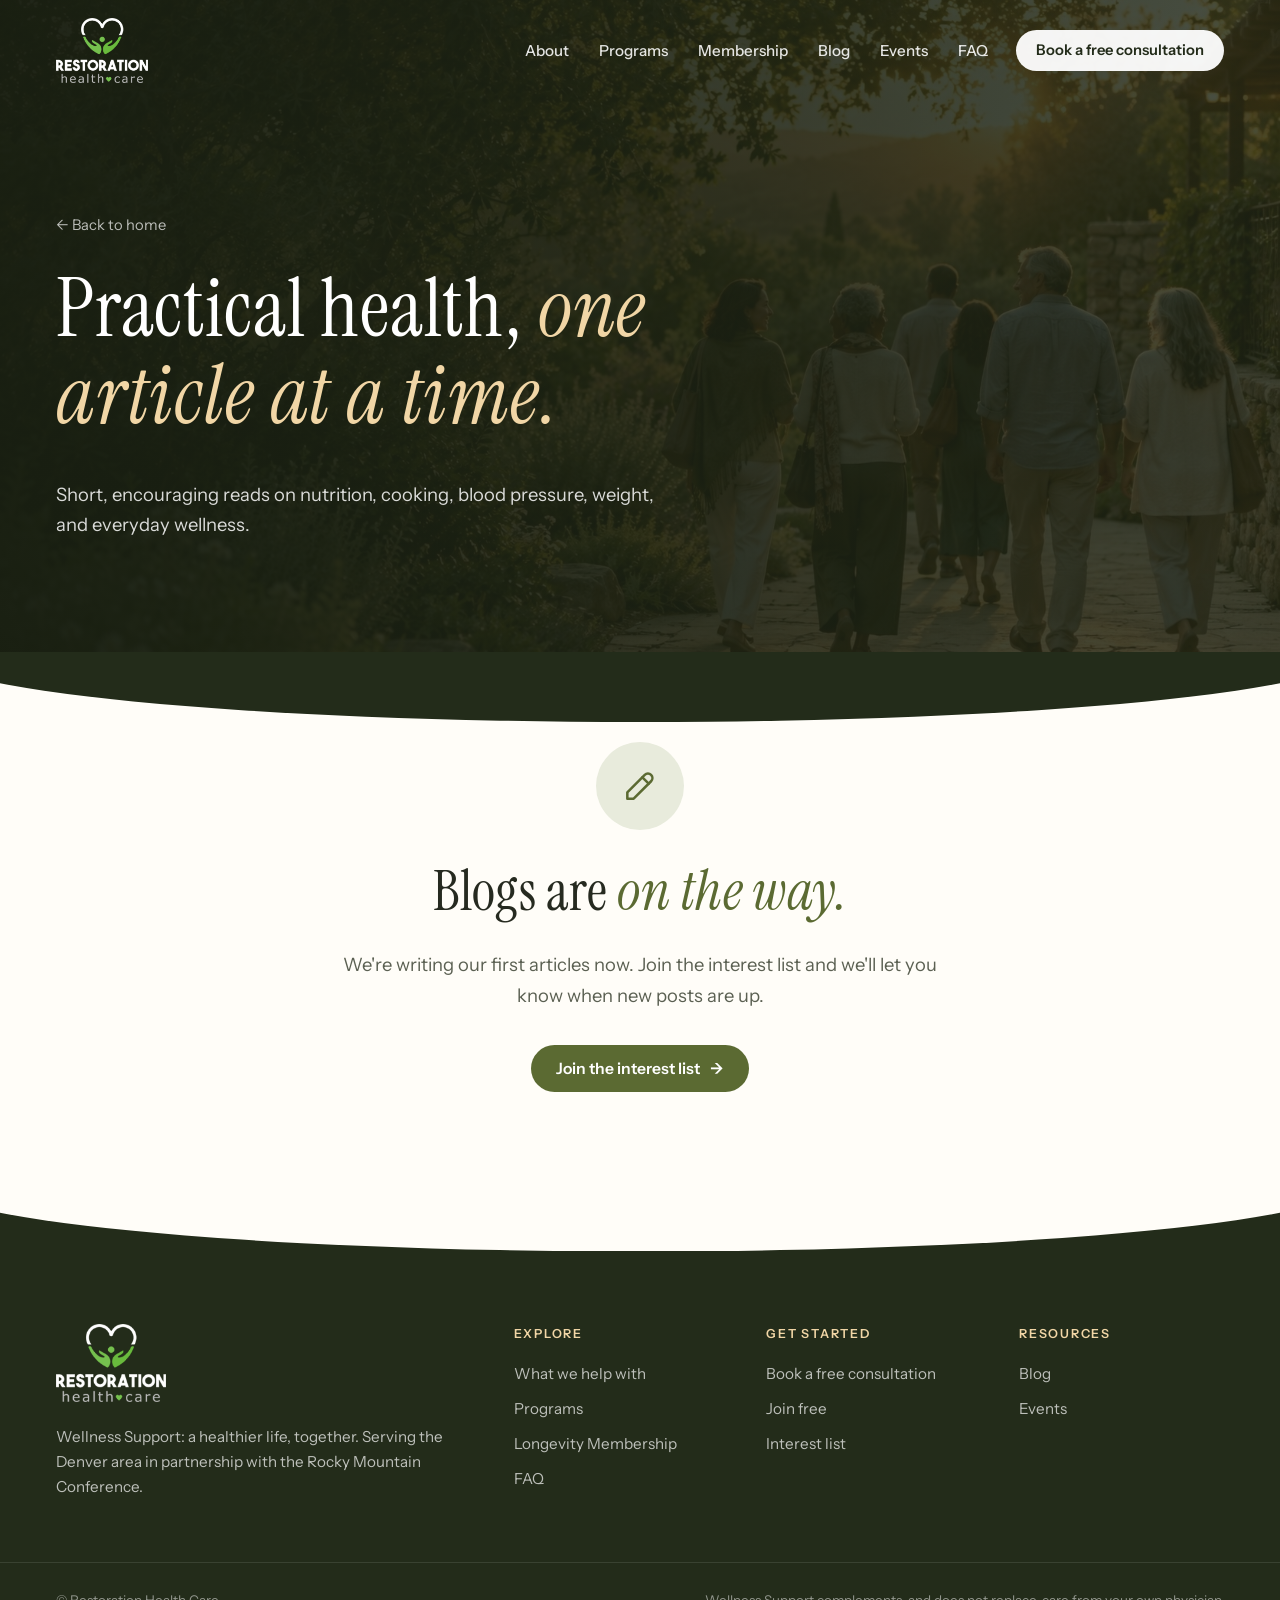
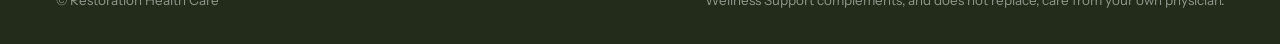
==== blog.html @ 4937c786 "Restoration Health Care website preview Co-Authored-By: Claude Opus 5.5 <noreply@anthropic.com>" ====
<!doctype html>
<html lang="en">
<head>
  <meta charset="utf-8">
  <meta name="viewport" content="width=device-width, initial-scale=1">
  <meta name="theme-color" content="#26301c">
  <meta name="description" content="Practical health articles on nutrition, cooking, blood pressure, and weight. Coming soon.">
  <title>Blog | Restoration Health Care</title>
  <link rel="preconnect" href="https://fonts.googleapis.com">
  <link rel="preconnect" href="https://fonts.gstatic.com" crossorigin>
  <link rel="stylesheet" href="https://fonts.googleapis.com/css2?family=Instrument+Serif:ital@0;1&family=Instrument+Sans:wght@400;500;600&display=swap">
  <link rel="stylesheet" href="styles.css?v=25">
</head>
<body>
  <a class="skip" href="#main">Skip to content</a>

  <header class="nav" id="nav">
    <div class="nav-inner">
      <a class="nav-logo" href="index.html" aria-label="Restoration Health Care home"><img src="assets/restoration-brand-logo.png" alt="Restoration Health Care" width="173" height="122"></a>
      <nav class="nav-links" id="nav-links" aria-label="Main">
        <a href="index.html#help">About</a>
        <a href="index.html#paths">Programs</a>
        <a href="index.html#membership">Membership</a>
        <a href="blog.html">Blog</a>
        <a href="events.html">Events</a>
        <a href="index.html#faq">FAQ</a>
        <a class="btn btn-light nav-mobile-cta" href="index.html#next-step">Book a free consultation</a>
      </nav>
      <a class="btn btn-light nav-cta" href="index.html#next-step">Book a free consultation</a>
      <button class="nav-toggle" type="button" aria-expanded="false" aria-controls="nav-links" aria-label="Open menu"><span></span><span></span></button>
    </div>
  </header>

  <main id="main">
    <section class="page-hero">
      <img class="page-hero-img" src="assets/restoration-closing-v2.jpg?v=2" alt="" fetchpriority="high">
      <div class="wrap">
        <a class="crumb" href="index.html">← Back to home</a>
        <h1>Practical health, <em>one article at a time.</em></h1>
        <p>Short, encouraging reads on nutrition, cooking, blood pressure, weight, and everyday wellness.</p>
      </div>
    </section>
    <section class="section curve-in" style="--curve-from: var(--forest)">
      <div class="wrap soon reveal">
        <div class="soon-mark"><svg viewBox="0 0 24 24" aria-hidden="true"><path d="M4 20h4L19 9a2.8 2.8 0 0 0-4-4L4 16v4Z"/><path d="m13.5 6.5 4 4"/></svg></div>
        <h2>Blogs are <em>on the way.</em></h2>
        <p class="lede">We're writing our first articles now. Join the interest list and we'll let you know when new posts are up.</p>
        <a class="btn btn-olive" href="index.html#interests">Join the interest list <span aria-hidden="true">→</span></a>
      </div>
    </section>
  </main>

  <footer class="footer curve-in" style="--curve-from: var(--paper)">
    <div class="wrap footer-inner">
      <div class="footer-brand">
        <img src="assets/restoration-brand-logo.png" alt="Restoration Health Care" width="173" height="122" loading="lazy">
        <p>Wellness Support: a healthier life, together. Serving the Denver area in partnership with the Rocky Mountain Conference.</p>
      </div>
      <nav class="footer-nav" aria-label="Footer">
        <strong>Explore</strong>
        <a href="index.html#help">What we help with</a>
        <a href="index.html#paths">Programs</a>
        <a href="index.html#membership">Longevity Membership</a>
        <a href="index.html#faq">FAQ</a>
      </nav>
      <nav class="footer-nav" aria-label="Get started">
        <strong>Get started</strong>
        <a href="index.html#next-step">Book a free consultation</a>
        <a href="index.html#paths">Join free</a>
        <a href="index.html#interests">Interest list</a>
      </nav>
      <nav class="footer-nav" aria-label="Resources">
        <strong>Resources</strong>
        <a href="blog.html">Blog</a>
        <a href="events.html">Events</a>
      </nav>
    </div>
    <div class="wrap footer-base">
      <span>© Restoration Health Care</span>
      <span>Wellness Support complements, and does not replace, care from your own physician.</span>
    </div>
  </footer>

  <script src="site.js?v=4"></script>
</body>
</html>
---- styles.css ----
/* Restoration Health Care — Wellness Support */

:root {
  --forest: #232c1a;
  --forest-2: #2f3a23;
  --olive: #5b6a32;
  --olive-dark: #46522a;
  --leaf: #8bb04a;
  --gold: #e0a955;
  --gold-soft: #f1d6a6;
  --paper: #fffdf8;
  --cream: #f6f1e6;
  --sage: #e8ebdc;
  --ink: #262a20;
  --muted: #5b6052;
  --line: #e1d9c7;

  --serif: "Instrument Serif", Georgia, "Times New Roman", serif;
  --sans: "Instrument Sans", -apple-system, BlinkMacSystemFont, "Segoe UI", sans-serif;

  --wrap: 1200px;
  --gutter: clamp(20px, 5vw, 56px);
  --radius: 18px;
  --ease: cubic-bezier(.22, .8, .24, 1);
}

*, *::before, *::after { box-sizing: border-box; }
html { scroll-behavior: smooth; scroll-padding-top: 88px; -webkit-text-size-adjust: 100%; }
body {
  margin: 0;
  background: var(--paper);
  color: var(--ink);
  font: 400 1.0625rem/1.65 var(--sans);
  -webkit-font-smoothing: antialiased;
  text-rendering: optimizeLegibility;
}
img { display: block; max-width: 100%; height: auto; }
a { color: inherit; }
p { margin: 0 0 1em; }
ul, ol { margin: 0; padding: 0; list-style: none; }
figure { margin: 0; }
button { font: inherit; color: inherit; }
:focus-visible { outline: 2px solid var(--gold); outline-offset: 3px; border-radius: 4px; }

.wrap { width: 100%; max-width: calc(var(--wrap) + var(--gutter) * 2); margin: 0 auto; padding: 0 var(--gutter); }
.skip { position: absolute; left: -999px; top: 8px; z-index: 100; background: var(--paper); padding: 8px 14px; border-radius: 8px; }
.skip:focus { left: 8px; }

/* ---------- Type ---------- */
h1, h2, h3, .h1 {
  font-family: var(--serif);
  font-weight: 400;
  letter-spacing: .005em;
  line-height: 1.1;
  margin: 0 0 .5em;
  text-wrap: balance;
}
h1, .h1 { font-size: clamp(3rem, 6.2vw, 5.4rem); line-height: 1.06; letter-spacing: .01em; }
h2 { font-size: clamp(2.4rem, 4.4vw, 3.9rem); }
h3 { font-size: 1.6rem; line-height: 1.2; letter-spacing: 0; }
h1 em, h2 em, .h1 em { font-style: italic; color: var(--olive); }
.lede { font-size: 1.15rem; color: var(--muted); max-width: 34em; }

.eyebrow {
  display: flex; align-items: center; gap: 12px; flex-wrap: wrap;
  margin: 0 0 1.1rem;
  font: 600 .78rem/1.2 var(--sans);
  letter-spacing: .16em; text-transform: uppercase;
  color: var(--olive);
}
.eyebrow::before { content: ""; width: 28px; height: 1.5px; background: currentColor; opacity: .7; }
.eyebrow-light { color: var(--gold-soft); }
.tag-line { margin: 0 0 1rem; }

/* ---------- Buttons & tags ---------- */
.btn {
  display: inline-flex; align-items: center; gap: .6em;
  padding: .95em 1.55em;
  border: 1.5px solid transparent; border-radius: 999px;
  font: 600 .98rem/1 var(--sans); text-decoration: none; cursor: pointer;
  transition: background .25s var(--ease), color .25s var(--ease), transform .25s var(--ease), border-color .25s;
}
.btn span { transition: transform .25s var(--ease); }
.btn:hover span { transform: translateX(4px); }
.btn:active { transform: translateY(1px); }
.btn-gold { background: var(--gold); color: var(--forest); }
.btn-gold:hover { background: #ebb96a; }
.btn-olive { background: var(--olive); color: #fff; }
.btn-olive:hover { background: var(--olive-dark); }
.btn-light { background: rgba(255,255,255,.95); color: var(--forest); padding: .8em 1.3em; font-size: .92rem; }
.btn-light:hover { background: #fff; }
.btn-ghost { border-color: rgba(255,255,255,.55); color: #fff; background: transparent; }
.btn-ghost:hover { background: rgba(255,255,255,.12); border-color: #fff; }

.tag {
  display: inline-block; padding: .38em .8em; border-radius: 999px;
  font: 600 .7rem/1 var(--sans); letter-spacing: .12em; text-transform: uppercase;
}
.eyebrow .tag::before { content: none; }
.tag-free { background: #dfe8c9; color: #3d4a1d; }
.tag-mixed { background: #f3e3c4; color: #6a4813; }
.tag-paid { background: var(--forest); color: var(--gold-soft); }

.link {
  display: inline-flex; gap: .5em; align-items: center;
  font-weight: 600; color: var(--olive-dark); text-decoration: none;
  border-bottom: 1.5px solid currentColor; padding-bottom: 3px;
}
.link span { transition: transform .25s var(--ease); }
.link:hover span { transform: translateX(4px); }

/* ---------- Nav ---------- */
.nav {
  position: fixed; inset: 0 0 auto; z-index: 50;
  transition: background .35s var(--ease), box-shadow .35s, padding .35s;
  padding: 18px 0;
}
.nav.is-scrolled { background: rgba(35, 44, 26, .94); backdrop-filter: blur(10px); -webkit-backdrop-filter: blur(10px); padding: 8px 0; box-shadow: 0 1px 0 rgba(255,255,255,.06); }
.nav-inner { display: flex; align-items: center; gap: 28px; max-width: calc(var(--wrap) + var(--gutter) * 2); margin: 0 auto; padding: 0 var(--gutter); }
.nav-logo img { width: 92px; height: auto; transition: width .35s var(--ease); }
.nav.is-scrolled .nav-logo img { width: 72px; }
.nav-links { display: flex; gap: 30px; margin-left: auto; }
.nav-links a { color: rgba(255,255,255,.88); text-decoration: none; font-size: .95rem; font-weight: 500; position: relative; padding: 6px 0; }
.nav-links a:not(.btn)::after { content: ""; position: absolute; left: 0; right: 0; bottom: 0; height: 1.5px; background: var(--gold); transform: scaleX(0); transform-origin: left; transition: transform .3s var(--ease); }
.nav-links a:not(.btn):hover { color: #fff; }
.nav-links a:not(.btn):hover::after { transform: scaleX(1); }
.nav-links a.btn { color: var(--forest); padding: .95em 1.5em; }
.nav-mobile-cta { display: none; }
.nav-toggle { display: none; }

/* ---------- Hero ---------- */
.hero { position: relative; min-height: min(100svh, max(640px, 58vw), 940px); display: flex; align-items: flex-end; color: #fff; overflow: hidden; background: var(--forest); }
.hero-img { position: absolute; inset: 0; width: 100%; height: 100%; object-fit: cover; object-position: 92% 40%; opacity: 0; transition: opacity 1.2s var(--ease); }
.hero-img.is-active { opacity: 1; }
/* The salad photo's people sit near the middle, so shift it right a little and fade its
   left edge (plain sink and counter) into the dark green. No AI extension: the real photo only. */
.hero-img-longevity {
  left: 16%; width: 100%; object-position: 0% 45%;
  -webkit-mask-image: linear-gradient(to right, transparent 0, rgba(0,0,0,.5) 8%, #000 20%);
          mask-image: linear-gradient(to right, transparent 0, rgba(0,0,0,.5) 8%, #000 20%);
}
.hero-img-community {
  /* the real, uncropped photo at its natural shape, pushed right so the circle sits in the right half */
  left: 21%; right: auto; width: auto; aspect-ratio: 3 / 2; object-position: 50% 50%;
  -webkit-mask-image: linear-gradient(to right, transparent 0, rgba(0,0,0,.5) 9%, #000 22%);
          mask-image: linear-gradient(to right, transparent 0, rgba(0,0,0,.5) 9%, #000 22%);
}
.hero-shade { position: absolute; inset: 0; background:
  linear-gradient(0deg, var(--forest) 0, rgba(35,44,26,.85) 7%, rgba(35,44,26,0) 26%),
  linear-gradient(90deg, rgba(24,30,17,.88) 0%, rgba(24,30,17,.62) 38%, rgba(24,30,17,.08) 70%),
  linear-gradient(0deg, rgba(24,30,17,.7) 0%, rgba(24,30,17,0) 40%),
  linear-gradient(180deg, rgba(24,30,17,.55) 0%, rgba(24,30,17,0) 22%); }
.hero-inner { position: relative; padding-top: 130px; padding-bottom: clamp(36px, 6vh, 64px); }
.hero-slides { display: grid; max-width: 660px; }
.hero-slide { grid-area: 1 / 1; align-self: end; opacity: 0; transform: translateY(14px); transition: opacity .7s var(--ease), transform .7s var(--ease); visibility: hidden; }
.hero-slide.is-active { opacity: 1; transform: none; visibility: visible; }
.hero-slide h1, .hero-slide .h1 { color: #fff; margin-bottom: .45em; word-spacing: .04em; }
.hero-slide h1 em, .hero-slide .h1 em { color: var(--gold-soft); }
.hero-slide p { font-size: 1.15rem; line-height: 1.6; color: rgba(255,255,255,.88); max-width: 27em; margin-bottom: 2rem; }

.hero-tabs { display: grid; grid-template-columns: repeat(3, minmax(0, 200px)); gap: 20px; margin-top: clamp(40px, 6vh, 64px); }
.hero-tabs button {
  background: none; border: 0; padding: 14px 0 0; text-align: left; cursor: pointer;
  font-size: .86rem; font-weight: 500; color: rgba(255,255,255,.6); position: relative;
  transition: color .3s;
}
.hero-tabs button i { position: absolute; top: 0; left: 0; right: 0; height: 2px; background: rgba(255,255,255,.25); overflow: hidden; }
.hero-tabs button i::after { content: ""; position: absolute; inset: 0; background: var(--gold); transform: scaleX(0); transform-origin: left; }
.hero-tabs button[aria-selected="true"] { color: #fff; }
.hero-tabs button[aria-selected="true"] i::after { transform: scaleX(1); }
.hero-tabs.is-playing button[aria-selected="true"] i::after { animation: tabFill var(--slide-ms, 8000ms) linear both; }
@keyframes tabFill { from { transform: scaleX(0); } to { transform: scaleX(1); } }
.hero-tabs button:hover { color: #fff; }

/* ---------- Sections ---------- */
.section {
  --bg: var(--paper);
  position: relative;
  padding: clamp(60px, 7vw, 100px) 0;
  /* start in the previous section's color (--from) and fade into this one's, so there's no hard seam */
  background: linear-gradient(to bottom, var(--from, var(--bg)) 0, var(--bg) clamp(110px, 13vw, 190px));
}
.section-cream { --bg: var(--cream); }
.section-sage { --bg: var(--sage); }
.section-forest { --bg: var(--forest); color: rgba(255,255,255,.86); }

/* Soft curved seam: the section above bows gently down into this one.
   Set --curve-from to the color of the section above. */
.curve-in::before {
  content: ""; position: absolute; z-index: 1; pointer-events: none;
  left: 0; right: 0; top: -1px; height: clamp(36px, 5.5vw, 84px);
  /* an ellipse a little wider than the page, so the curve still has some depth at the edges */
  background: var(--curve-from);
  clip-path: ellipse(56% 100% at 50% 0);
}
.section-forest h2, .section-forest h3 { color: #fff; }
.section-forest h2 em { color: var(--gold-soft); }
.section-forest .lede { color: rgba(255,255,255,.72); }

.split { display: grid; grid-template-columns: minmax(0, 5fr) minmax(0, 6fr); gap: clamp(40px, 7vw, 112px); align-items: start; }
.split-head { position: sticky; top: 120px; }
.head-row { display: grid; grid-template-columns: minmax(0, 7fr) minmax(0, 5fr); gap: clamp(24px, 6vw, 96px); align-items: end; margin-bottom: clamp(44px, 6vw, 72px); }
.head-row h2 { margin-bottom: 0; }
.head-row .lede { margin-bottom: .4em; }
.head-center { text-align: center; margin: 0 auto clamp(48px, 6vw, 72px); max-width: 720px; }
.head-center .eyebrow { justify-content: center; }
.head-center .eyebrow::before { display: none; }
.center { text-align: center; }

/* Conditions */
.conditions { border-top: 1px solid var(--line); }
.conditions li { display: grid; grid-template-columns: 52px 1fr; gap: 22px; align-items: center; padding: 22px 0; border-bottom: 1px solid var(--line); font-size: 1.12rem; }
.conditions svg { width: 52px; height: 52px; padding: 13px; border-radius: 50%; background: var(--sage); fill: none; stroke: var(--olive); stroke-width: 1.7; stroke-linecap: round; stroke-linejoin: round; transition: background .3s, stroke .3s, transform .4s var(--ease); }
.conditions li:hover svg { background: var(--olive); stroke: #fff; transform: rotate(-6deg); }
.conditions strong { font-weight: 600; color: var(--forest); }
.lede a { color: var(--olive-dark); font-weight: 600; }

/* Empathy */
.empathy { display: grid; grid-template-columns: minmax(0, 5fr) minmax(0, 6fr); gap: clamp(40px, 7vw, 104px); align-items: center; }
.empathy-photo { position: relative; }
.empathy-photo img { width: 100%; aspect-ratio: 4 / 5; object-fit: cover; border-radius: 220px 220px var(--radius) var(--radius); }
.empathy-photo::after { content: ""; position: absolute; width: 38%; aspect-ratio: 1; right: -6%; bottom: -5%; border-radius: 50%; border: 1.5px solid var(--olive); opacity: .35; z-index: -1; }
.empathy-photo { isolation: isolate; }
.empathy-copy p { color: var(--muted); }
.empathy-copy blockquote {
  margin: 1.6em 0; padding: 0 0 0 26px; border-left: 2px solid var(--gold);
  font: 350 clamp(1.5rem, 2.4vw, 2rem)/1.25 var(--serif); color: var(--forest); letter-spacing: -.01em;
}
.empathy-copy blockquote em { color: var(--olive); font-style: italic; }

/* Promises */
.promises { display: grid; grid-template-columns: repeat(3, 1fr); gap: 0; border-top: 1px solid rgba(255,255,255,.14); }
.promises li { padding: 40px clamp(20px, 3vw, 44px) 8px 0; }
.promises li + li { padding-left: clamp(20px, 3vw, 44px); border-left: 1px solid rgba(255,255,255,.14); }
.promises .num { display: block; font: italic 300 4.4rem/1 var(--serif); color: var(--gold); margin-bottom: 26px; }
.promises p { color: rgba(255,255,255,.72); margin: 0; }
.promise-close { margin: clamp(48px, 6vw, 80px) 0 0; font: 350 clamp(1.4rem, 2.4vw, 1.9rem)/1.3 var(--serif); color: #fff; }
.promise-close em { color: var(--gold-soft); }

/* Paths */
.paths { display: grid; grid-template-columns: repeat(3, 1fr); gap: 22px; align-items: stretch; }
.path { display: flex; flex-direction: column; padding: 36px 34px 34px; border-radius: var(--radius); background: var(--cream); border: 1px solid var(--line); transition: transform .4s var(--ease), box-shadow .4s var(--ease); }
.path:hover { transform: translateY(-4px); box-shadow: 0 22px 44px -26px rgba(35,44,26,.45); }
.path .tag { align-self: flex-start; margin-bottom: 30px; }
.path h3 { font-size: 2.15rem; margin-bottom: .2em; }
.path-intro { font-family: var(--serif); font-style: italic; color: var(--olive); font-size: 1.1rem; }
.path ul { margin: 10px 0 32px; flex: 1; }
.path li { position: relative; padding: 11px 0 11px 26px; border-top: 1px solid var(--line); color: var(--muted); font-size: 1rem; line-height: 1.5; }
.path li::before { content: ""; position: absolute; left: 2px; top: 1.05em; width: 9px; height: 5px; border-left: 1.75px solid var(--olive); border-bottom: 1.75px solid var(--olive); transform: rotate(-45deg); }
.path-feature { background: var(--forest); border-color: var(--forest); color: #fff; }
.path-feature h3 { color: #fff; }
.path-feature .path-intro { color: var(--gold-soft); }
.path-feature li { color: rgba(255,255,255,.78); border-color: rgba(255,255,255,.14); }
.path-feature li::before { border-color: var(--gold); }
.path-feature .tag-paid { background: var(--gold); color: var(--forest); }
.path-feature .btn { align-self: flex-start; }

/* Membership */
.membership { display: grid; grid-template-columns: minmax(0, 5fr) minmax(0, 6fr); gap: clamp(40px, 7vw, 104px); align-items: start; }
.membership-side p:not(.eyebrow) { color: var(--muted); }
.membership-photo { margin: 32px 0 34px; }
.membership-photo img { border-radius: var(--radius); aspect-ratio: 16 / 11; object-fit: cover; width: 100%; }
.benefits { counter-reset: b; background: var(--paper); border-radius: calc(var(--radius) + 6px); padding: clamp(14px, 3vw, 28px) clamp(22px, 3.5vw, 44px); box-shadow: 0 30px 60px -40px rgba(35,44,26,.4); }
.benefits li { counter-increment: b; position: relative; padding: 19px 0 19px 58px; border-bottom: 1px solid var(--line); color: var(--muted); line-height: 1.55; }
.benefits li:last-child { border-bottom: 0; }
.benefits li::before { content: counter(b, decimal-leading-zero); position: absolute; left: 0; top: 19px; font: italic 400 1.05rem/1.5 var(--serif); color: var(--olive); }
.benefits strong { color: var(--forest); font-weight: 600; }

/* Steps */
.steps { display: grid; grid-template-columns: repeat(3, 1fr); gap: clamp(24px, 4vw, 56px); position: relative; margin-bottom: 64px; }
.steps::before { content: ""; position: absolute; top: 36px; left: 12%; right: 12%; height: 1.5px; background: repeating-linear-gradient(90deg, var(--line) 0 8px, transparent 8px 14px); }
.steps li { text-align: center; position: relative; }
.step-num { display: grid; place-items: center; width: 72px; height: 72px; margin: 0 auto 28px; border-radius: 50%; background: var(--paper); border: 1.5px solid var(--olive); font: italic 400 1.5rem/1 var(--serif); color: var(--olive); position: relative; transition: background .3s, color .3s; }
.steps li:hover .step-num { background: var(--olive); color: #fff; }
.steps p { color: var(--muted); max-width: 22em; margin: 0 auto; }

/* Interest form */
.interest-form { background: var(--paper); border-radius: calc(var(--radius) + 6px); padding: clamp(26px, 4vw, 44px); box-shadow: 0 30px 60px -40px rgba(35,44,26,.45); }
.interest-form fieldset { border: 0; margin: 0 0 28px; padding: 0; }
.interest-form legend { font: 400 1.75rem/1.2 var(--serif); margin-bottom: 20px; padding: 0; }
.chips { display: flex; flex-wrap: wrap; gap: 10px; }
.chips label { cursor: pointer; }
.chips input { position: absolute; opacity: 0; pointer-events: none; }
.chips span { display: inline-flex; align-items: center; gap: 8px; padding: .62em 1.05em; border: 1.5px solid var(--line); border-radius: 999px; font-size: .96rem; font-weight: 500; transition: all .2s var(--ease); user-select: none; }
.chips span::before { content: "+"; font-weight: 400; color: var(--olive); width: 10px; transition: transform .25s var(--ease); }
.chips label:hover span { border-color: var(--olive); }
.chips input:checked + span { background: var(--olive); border-color: var(--olive); color: #fff; }
.chips input:checked + span::before { content: "✓"; color: var(--gold-soft); }
.chips input:focus-visible + span { outline: 2px solid var(--gold); outline-offset: 2px; }
.form-feedback { margin: 16px 0 0; font-weight: 500; color: var(--olive-dark); min-height: 1.2em; }
.form-note { font-size: .85rem; color: var(--muted); margin: 6px 0 0; }

/* Stories */
.stories { display: grid; grid-template-columns: minmax(0, 5fr) minmax(0, 6fr); gap: clamp(40px, 7vw, 104px); align-items: center; }
.fine { font-size: .92rem; color: var(--muted); padding-top: 18px; border-top: 1px solid var(--line); max-width: 30em; }
.story-card { position: relative; background: var(--sage); border-radius: calc(var(--radius) + 6px); padding: clamp(36px, 5vw, 64px); overflow: hidden; }
.quote-mark { position: absolute; top: -.18em; right: .12em; font: italic 300 14rem/1 var(--serif); color: var(--olive); opacity: .14; }
.story-card blockquote { margin: 0 0 36px; font: 350 clamp(1.6rem, 2.8vw, 2.3rem)/1.22 var(--serif); color: var(--forest); position: relative; }
.story-card figcaption { display: flex; gap: 14px; align-items: center; font-size: .95rem; color: var(--muted); line-height: 1.45; }
.story-card figcaption strong { color: var(--forest); }
.avatar { width: 52px; height: 52px; border-radius: 50%; background: var(--paper); border: 1.5px dashed var(--olive); flex: none; }
.placeholder-flag { display: inline-block; margin-top: 28px; font-size: .74rem; font-weight: 600; letter-spacing: .12em; text-transform: uppercase; color: var(--olive-dark); background: rgba(255,255,255,.6); padding: .5em .9em; border-radius: 999px; }

/* Team */
.team { display: grid; grid-template-columns: repeat(3, 1fr); gap: 22px; }
.team article { background: var(--paper); border-radius: var(--radius); padding: 14px 14px 26px; }
.portrait { display: grid; place-items: center; aspect-ratio: 4 / 3.4; border-radius: calc(var(--radius) - 6px); margin-bottom: 22px;
  background: radial-gradient(circle at 30% 20%, #eef1e3, #d7dec2); font: italic 300 3.4rem/1 var(--serif); color: var(--olive); }
.team h3 { margin: 0 12px 4px; }
.team p { margin: 0 12px; color: var(--muted); font-size: .98rem; }
.team small { display: block; margin: 8px 12px 0; font-size: .8rem; color: #8a8d80; }

/* Resources */
.resources { border-top: 1px solid var(--line); }
.resources a { display: flex; justify-content: space-between; align-items: center; gap: 20px; padding: 28px 4px; border-bottom: 1px solid var(--line); text-decoration: none; transition: padding .35s var(--ease), background .35s; }
.resources strong { display: block; font: 400 1.85rem/1.15 var(--serif); color: var(--forest); }
.resources small { display: block; color: var(--muted); font-size: .93rem; margin-top: 4px; }
.resources .arrow { font-size: 1.1rem; display: grid; place-items: center; width: 48px; height: 48px; flex: none; border-radius: 50%; border: 1.5px solid var(--line); color: var(--olive); transition: all .3s var(--ease); }
.resources a:hover { padding-left: 16px; }
.resources a:hover .arrow { background: var(--olive); color: #fff; border-color: var(--olive); transform: translateX(4px); }

/* FAQ */
.faq details { border-bottom: 1px solid var(--line); }
.faq details:first-child { border-top: 1px solid var(--line); }
.faq summary { list-style: none; cursor: pointer; display: flex; justify-content: space-between; gap: 24px; align-items: center; padding: 24px 0; font: 400 1.5rem/1.25 var(--serif); color: var(--forest); }
.faq summary::-webkit-details-marker { display: none; }
.faq summary::after { content: ""; flex: none; width: 34px; height: 34px; border-radius: 50%; border: 1.5px solid var(--line);
  background: linear-gradient(var(--olive), var(--olive)) center / 12px 1.5px no-repeat, linear-gradient(var(--olive), var(--olive)) center / 1.5px 12px no-repeat;
  transition: transform .35s var(--ease), background-color .3s; }
.faq details[open] summary::after { transform: rotate(45deg); }
.faq summary:hover::after { border-color: var(--olive); }
.faq details p { color: var(--muted); padding: 0 56px 26px 0; margin: 0; }

/* Final */
.final { position: relative; color: #fff; overflow: hidden; background: var(--forest); }
.final-img { position: absolute; inset: 0; width: 100%; height: 100%; object-fit: cover; object-position: 70% 50%; }
.final-shade { position: absolute; inset: 0; background:
  linear-gradient(0deg, var(--forest) 0, rgba(35,44,26,0) 22%),
  linear-gradient(90deg, rgba(24,30,17,.9) 0%, rgba(24,30,17,.65) 45%, rgba(24,30,17,.15) 100%); }
.final-inner { position: relative; padding-top: clamp(110px, 14vw, 180px); padding-bottom: clamp(110px, 14vw, 180px); }
.final h2 { font-size: clamp(2.6rem, 5.6vw, 4.8rem); max-width: 11em; color: #fff; }
.final h2 em { color: var(--gold-soft); }
.final p:not(.eyebrow) { max-width: 33em; color: rgba(255,255,255,.86); font-size: 1.12rem; }
.final-actions { display: flex; flex-wrap: wrap; gap: 14px; margin-top: 36px; }

/* Footer */
.footer { position: relative; background: var(--forest); color: rgba(255,255,255,.7); padding: 72px 0 32px; font-size: .95rem; }
.footer.curve-in { padding-top: calc(72px + clamp(36px, 5.5vw, 84px)); }
.footer-inner { display: grid; grid-template-columns: 2fr 1fr 1fr 1fr; gap: 48px; padding-bottom: 48px; border-bottom: 1px solid rgba(255,255,255,.1); }
.footer-brand img { width: 110px; margin-bottom: 22px; }
.footer-brand p { max-width: 26em; }
.footer-nav { display: flex; flex-direction: column; gap: 10px; }
.footer-nav strong { color: var(--gold-soft); font-weight: 600; font-size: .78rem; letter-spacing: .14em; text-transform: uppercase; margin-bottom: 6px; }
.footer-nav a { text-decoration: none; transition: color .2s; }
.footer-nav a:hover { color: #fff; }
.footer-base { display: flex; justify-content: space-between; gap: 20px; flex-wrap: wrap; padding-top: 26px; font-size: .84rem; color: rgba(255,255,255,.5); }

/* ---------- Subpages ---------- */
.page-hero { position: relative; overflow: hidden; background: var(--forest); color: #fff; padding: clamp(150px, 18vw, 210px) 0 clamp(72px, 9vw, 112px); }
.page-hero-img { position: absolute; inset: 0; width: 100%; height: 100%; object-fit: cover; opacity: .28; }
.page-hero::after { content: ""; position: absolute; inset: 0; background: linear-gradient(90deg, rgba(24,30,17,.9) 0%, rgba(24,30,17,.55) 60%, rgba(24,30,17,.3) 100%); }
.page-hero .wrap { position: relative; z-index: 1; }
.page-hero h1 { font-size: clamp(3rem, 6.4vw, 5.4rem); color: #fff; max-width: 12em; }
.page-hero h1 em { color: var(--gold-soft); }
.page-hero p:not(.eyebrow) { font-size: 1.15rem; color: rgba(255,255,255,.84); max-width: 34em; margin: 0; }
.crumb { display: inline-flex; gap: 8px; margin-bottom: 28px; color: rgba(255,255,255,.7); font-size: .92rem; text-decoration: none; }
.crumb:hover { color: #fff; }

.cards { display: grid; grid-template-columns: repeat(auto-fill, minmax(300px, 1fr)); gap: 22px; }
.card { display: flex; flex-direction: column; padding: 32px 30px; border-radius: var(--radius); background: var(--cream); border: 1px solid var(--line); text-decoration: none; transition: transform .4s var(--ease), box-shadow .4s var(--ease); }
a.card:hover { transform: translateY(-4px); box-shadow: 0 22px 44px -26px rgba(35,44,26,.45); }
.card h3 { margin-bottom: .35em; color: var(--forest); }
.card p { color: var(--muted); flex: 1; }
.card .card-meta { font-size: .8rem; font-weight: 600; letter-spacing: .12em; text-transform: uppercase; color: var(--olive); margin-bottom: 14px; flex: none; }
.card .card-go { font-weight: 600; color: var(--olive-dark); margin: 8px 0 0; flex: none; }
.section-cream .card { background: var(--paper); }

.icon-num { display: grid; place-items: center; width: 52px; height: 52px; margin-bottom: 22px; border-radius: 50%; background: var(--sage); font: italic 400 1.4rem/1 var(--serif); color: var(--olive); }

.acronym { display: grid; grid-template-columns: repeat(4, 1fr); border-top: 1px solid rgba(255,255,255,.14); }
.acronym li { padding: 36px 28px 8px 0; }
.acronym li + li { padding-left: 28px; border-left: 1px solid rgba(255,255,255,.14); }
.acronym b { display: block; font: italic 400 4.6rem/1 var(--serif); color: var(--gold); margin-bottom: 14px; }
.acronym span { font: 400 1.7rem/1.1 var(--serif); color: #fff; }

.video-list { display: grid; grid-template-columns: repeat(2, 1fr); gap: 0 48px; border-top: 1px solid var(--line); }
.video-list li { border-bottom: 1px solid var(--line); }
.video-list a, .video-list div { display: flex; gap: 18px; align-items: center; padding: 20px 4px; text-decoration: none; }
.video-list i { display: grid; place-items: center; flex: none; width: 40px; height: 40px; border-radius: 50%; background: var(--sage); color: var(--olive); font: italic 400 1.05rem/1 var(--serif); }
.video-list strong { font-weight: 500; color: var(--forest); }
.video-list a:hover i { background: var(--olive); color: #fff; }

.soon { text-align: center; max-width: 720px; margin: 0 auto; }
.soon .eyebrow { justify-content: center; }
.soon .eyebrow::before { display: none; }
.soon-mark { display: grid; place-items: center; width: 88px; height: 88px; margin: 0 auto 30px; border-radius: 50%; background: var(--sage); }
.soon-mark svg { width: 38px; height: 38px; fill: none; stroke: var(--olive); stroke-width: 1.6; stroke-linecap: round; stroke-linejoin: round; }
.soon .lede { margin: 0 auto 34px; }

.contact-band { background: linear-gradient(to bottom, var(--from, var(--sage)) 0, var(--sage) 180px); }
.contact-band .wrap { display: grid; grid-template-columns: minmax(0, 5fr) minmax(0, 6fr); gap: clamp(32px, 6vw, 96px); align-items: center; padding-top: 72px; padding-bottom: 72px; }
.contact-band h2 { font-size: clamp(2rem, 3.4vw, 2.9rem); margin: 0; }
.contact-list { display: grid; grid-template-columns: repeat(3, auto); gap: 28px; }
.contact-list dt { font-size: .76rem; font-weight: 600; letter-spacing: .14em; text-transform: uppercase; color: var(--olive); margin-bottom: 6px; }
.contact-list dd { margin: 0; color: var(--forest); }
.contact-list a { color: var(--forest); }

/* Dialog */
.preview-dialog { border: 0; border-radius: calc(var(--radius) + 4px); padding: 40px; max-width: 440px; width: calc(100% - 40px); background: var(--paper); color: var(--ink); box-shadow: 0 40px 80px -30px rgba(0,0,0,.5); }
.preview-dialog::backdrop { background: rgba(24,30,17,.6); backdrop-filter: blur(3px); }
.preview-dialog h3 { font-size: 1.8rem; }
.preview-dialog p:not(.eyebrow) { color: var(--muted); margin-bottom: 26px; }

/* Reveal motion */
.motion .reveal { opacity: 0; transform: translateY(22px); transition: opacity .9s var(--ease), transform .9s var(--ease); transition-delay: var(--d, 0ms); }
.motion .reveal.in { opacity: 1; transform: none; }

@media (prefers-reduced-motion: reduce) {
  html { scroll-behavior: auto; }
  *, *::before, *::after { animation: none !important; transition: none !important; }
}

/* ---------- Responsive ---------- */
@media (max-width: 1020px) {
  .nav-links, .nav-cta { display: none; }
  .nav-toggle { display: grid; place-content: center; gap: 7px; margin-left: auto; width: 46px; height: 46px; border-radius: 50%; border: 1.5px solid rgba(255,255,255,.4); background: transparent; cursor: pointer; position: relative; z-index: 2; }
  .nav-toggle span { display: block; width: 18px; height: 1.5px; background: #fff; transition: transform .3s var(--ease); }
  .nav.menu-open .nav-toggle span:first-child { transform: translateY(4.25px) rotate(45deg); }
  .nav.menu-open .nav-toggle span:last-child { transform: translateY(-4.25px) rotate(-45deg); }
  .nav.menu-open { background: var(--forest); }
  .nav.menu-open .nav-links { display: flex; position: fixed; inset: 0; z-index: 1; flex-direction: column; gap: 6px; justify-content: center; padding: 100px var(--gutter) 40px; background: var(--forest); }
  .nav.menu-open .nav-links a:not(.btn) { font: 350 2.2rem/1.25 var(--serif); color: #fff; }
  .nav.menu-open .nav-links a:not(.btn)::after { display: none; }
  .nav.menu-open .nav-mobile-cta { display: inline-flex; align-self: flex-start; margin-top: 28px; font-size: 1rem; }
  .nav-logo { position: relative; z-index: 2; }

  .split, .membership, .stories, .head-row { grid-template-columns: 1fr; }
  .split-head { position: static; }
  .head-row { align-items: start; }
  .empathy { grid-template-columns: minmax(0, 4fr) minmax(0, 6fr); gap: 44px; align-items: start; }
  .empathy-photo { position: sticky; top: 110px; }
  .empathy-photo img { border-radius: 160px 160px var(--radius) var(--radius); }
  .paths, .team { grid-template-columns: 1fr 1fr; }
  .path-feature { grid-column: 1 / -1; }
  .footer-inner { grid-template-columns: repeat(3, 1fr); }
  .footer-brand { grid-column: 1 / -1; }
  .acronym { grid-template-columns: 1fr 1fr; }
  .acronym li:nth-child(3) { padding-left: 0; border-left: 0; }
  .acronym li:nth-child(n+3) { border-top: 1px solid rgba(255,255,255,.14); }
  .contact-band .wrap { grid-template-columns: 1fr; }
  .video-list { grid-template-columns: 1fr; }
}

@media (max-width: 720px) {
  body { font-size: 1.02rem; }
  .hero { min-height: 100svh; }
  .hero-img { object-position: 70% 40%; }
  .hero-img-longevity { left: 0; -webkit-mask-image: none; mask-image: none; object-position: 70% 50%; }
  .hero-img-community { left: 0; width: 100%; aspect-ratio: auto; -webkit-mask-image: none; mask-image: none; object-position: 62% 50%; }
  .hero-shade { background: linear-gradient(0deg, rgba(24,30,17,.95) 0%, rgba(24,30,17,.75) 50%, rgba(24,30,17,.25) 100%); }
  .hero-inner { padding-top: 120px; }
  .hero-slide p { font-size: 1.05rem; }
  .hero-tabs { grid-template-columns: repeat(3, 1fr); gap: 12px; margin-top: 40px; }
  .hero-tabs button { font-size: .76rem; }
  .empathy { grid-template-columns: 1fr; gap: 36px; }
  .empathy-photo { position: static; }
  .empathy-photo img { aspect-ratio: 4 / 3; object-position: 50% 30%; border-radius: var(--radius); }
  .empathy-photo::after { display: none; }
  .promises { grid-template-columns: 1fr; }
  .promises li, .promises li + li { padding: 32px 0; border-left: 0; }
  .promises li + li { border-top: 1px solid rgba(255,255,255,.14); }
  .promises .num { font-size: 3.4rem; margin-bottom: 16px; }
  .paths, .team { grid-template-columns: 1fr; }
  .path { padding: 30px 26px; }
  .steps { grid-template-columns: 1fr; gap: 40px; }
  .steps::before { top: 36px; bottom: 36px; left: 36px; right: auto; width: 1.5px; height: auto; background: repeating-linear-gradient(180deg, var(--line) 0 8px, transparent 8px 14px); }
  .steps li { text-align: left; display: grid; grid-template-columns: 72px 1fr; gap: 0 20px; }
  .step-num { margin: 0; grid-row: span 2; }
  .steps h3 { margin-top: 14px; }
  .steps p { margin: 0; }
  .faq details p { padding-right: 0; }
  .final-shade { background: linear-gradient(0deg, rgba(24,30,17,.92) 10%, rgba(24,30,17,.6) 100%); }
  .footer-inner { grid-template-columns: 1fr 1fr; gap: 32px; }
  .acronym { grid-template-columns: 1fr; }
  .acronym li, .acronym li + li { padding: 28px 0; border-left: 0; }
  .acronym li + li { border-top: 1px solid rgba(255,255,255,.14); }
  .acronym b { font-size: 3.6rem; }
  .contact-list { grid-template-columns: 1fr; gap: 20px; }
  .cards { grid-template-columns: 1fr; }
  .footer-base { flex-direction: column; }
}
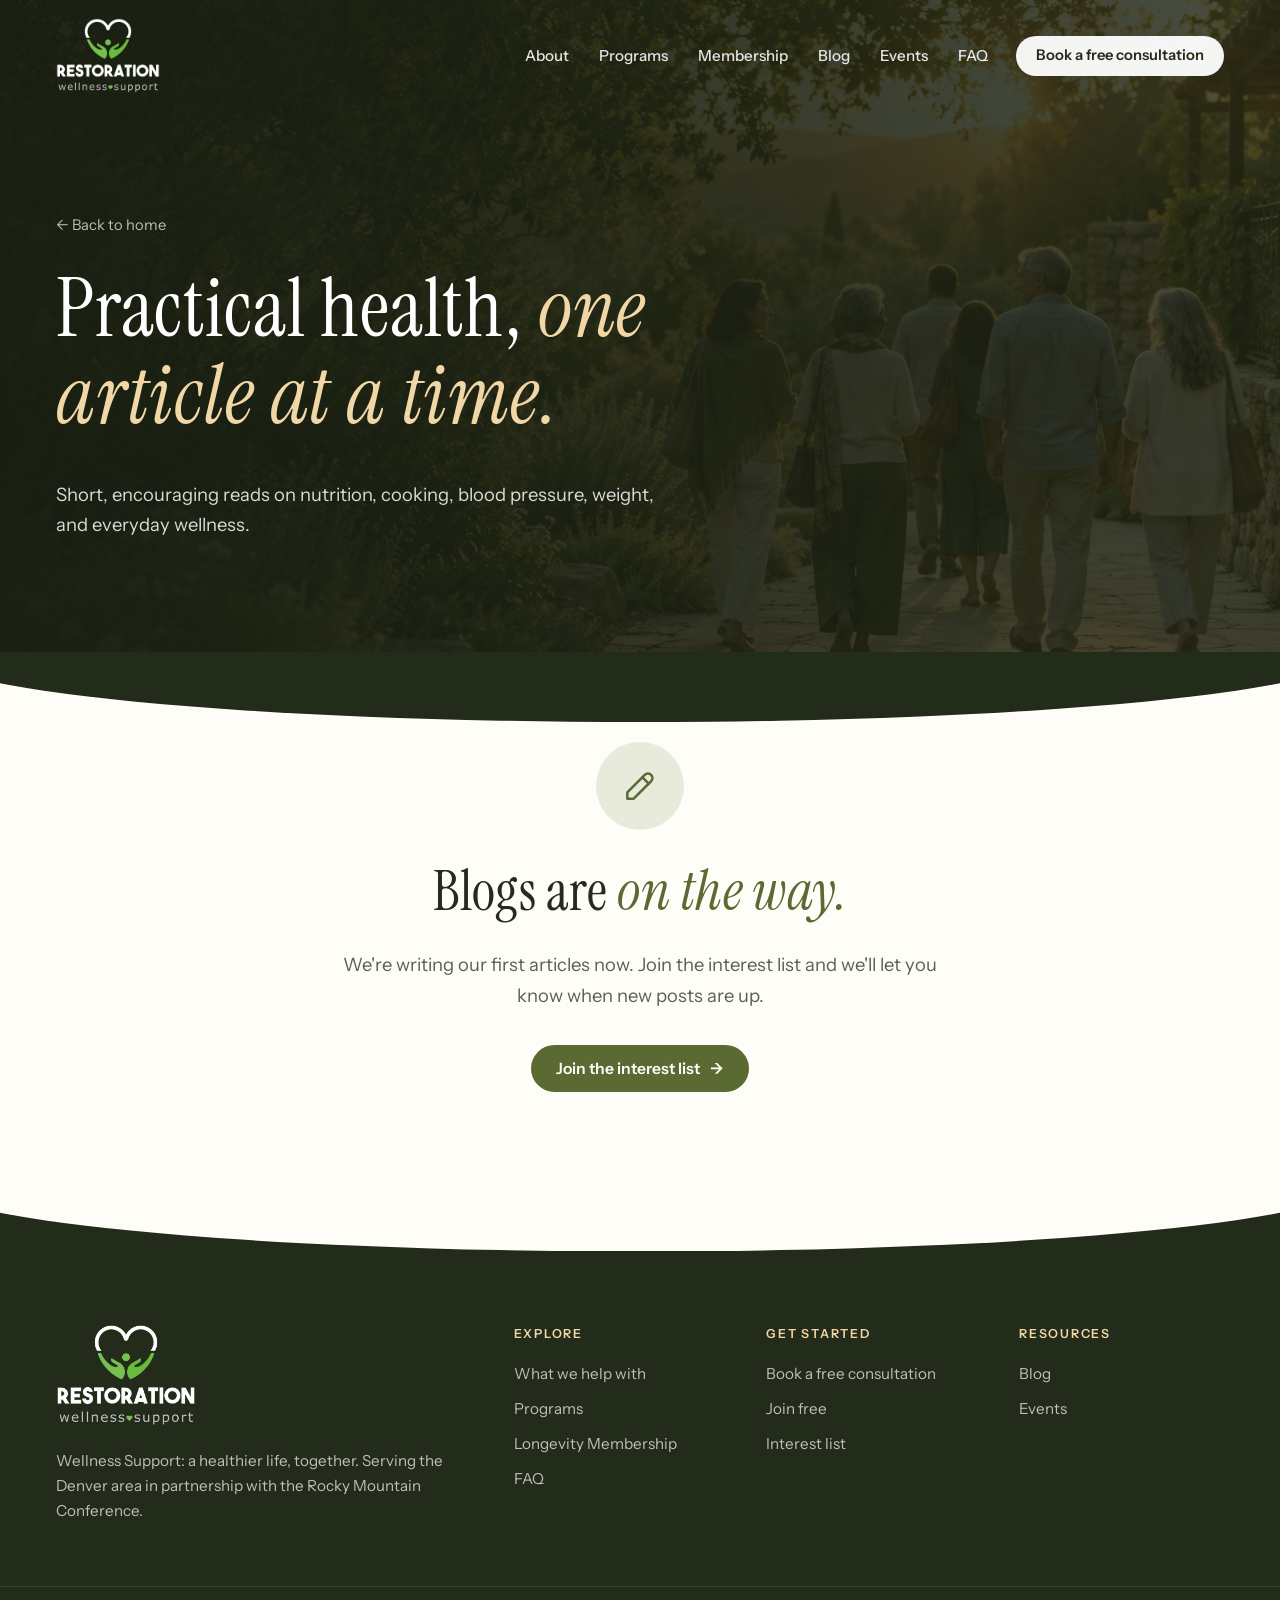
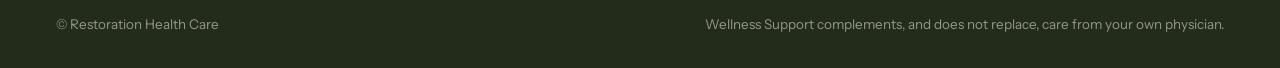
==== commit 1ea432d5: "New Restoration Wellness Support logo Co-Authored-By: Claude Opus 5.5 <noreply@anthropic.com>" ====
--- a/blog.html
+++ b/blog.html
@@ -9,14 +9,14 @@
   <link rel="preconnect" href="https://fonts.googleapis.com">
   <link rel="preconnect" href="https://fonts.gstatic.com" crossorigin>
   <link rel="stylesheet" href="https://fonts.googleapis.com/css2?family=Instrument+Serif:ital@0;1&family=Instrument+Sans:wght@400;500;600&display=swap">
-  <link rel="stylesheet" href="styles.css?v=25">
+  <link rel="stylesheet" href="styles.css?v=27">
 </head>
 <body>
   <a class="skip" href="#main">Skip to content</a>
 
   <header class="nav" id="nav">
     <div class="nav-inner">
-      <a class="nav-logo" href="index.html" aria-label="Restoration Health Care home"><img src="assets/restoration-brand-logo.png" alt="Restoration Health Care" width="173" height="122"></a>
+      <a class="nav-logo" href="index.html" aria-label="Restoration Wellness Support home"><img src="assets/restoration-wellness-logo.png" alt="Restoration Wellness Support" width="520" height="377"></a>
       <nav class="nav-links" id="nav-links" aria-label="Main">
         <a href="index.html#help">About</a>
         <a href="index.html#paths">Programs</a>
@@ -53,7 +53,7 @@
   <footer class="footer curve-in" style="--curve-from: var(--paper)">
     <div class="wrap footer-inner">
       <div class="footer-brand">
-        <img src="assets/restoration-brand-logo.png" alt="Restoration Health Care" width="173" height="122" loading="lazy">
+        <img src="assets/restoration-wellness-logo.png" alt="Restoration Wellness Support" width="520" height="377" loading="lazy">
         <p>Wellness Support: a healthier life, together. Serving the Denver area in partnership with the Rocky Mountain Conference.</p>
       </div>
       <nav class="footer-nav" aria-label="Footer">
--- a/styles.css
+++ b/styles.css
@@ -117,8 +117,8 @@
 }
 .nav.is-scrolled { background: rgba(35, 44, 26, .94); backdrop-filter: blur(10px); -webkit-backdrop-filter: blur(10px); padding: 8px 0; box-shadow: 0 1px 0 rgba(255,255,255,.06); }
 .nav-inner { display: flex; align-items: center; gap: 28px; max-width: calc(var(--wrap) + var(--gutter) * 2); margin: 0 auto; padding: 0 var(--gutter); }
-.nav-logo img { width: 92px; height: auto; transition: width .35s var(--ease); }
-.nav.is-scrolled .nav-logo img { width: 72px; }
+.nav-logo img { width: 104px; height: auto; transition: width .35s var(--ease); }
+.nav.is-scrolled .nav-logo img { width: 82px; }
 .nav-links { display: flex; gap: 30px; margin-left: auto; }
 .nav-links a { color: rgba(255,255,255,.88); text-decoration: none; font-size: .95rem; font-weight: 500; position: relative; padding: 6px 0; }
 .nav-links a:not(.btn)::after { content: ""; position: absolute; left: 0; right: 0; bottom: 0; height: 1.5px; background: var(--gold); transform: scaleX(0); transform-origin: left; transition: transform .3s var(--ease); }
@@ -132,12 +132,11 @@
 .hero { position: relative; min-height: min(100svh, max(640px, 58vw), 940px); display: flex; align-items: flex-end; color: #fff; overflow: hidden; background: var(--forest); }
 .hero-img { position: absolute; inset: 0; width: 100%; height: 100%; object-fit: cover; object-position: 92% 40%; opacity: 0; transition: opacity 1.2s var(--ease); }
 .hero-img.is-active { opacity: 1; }
-/* The salad photo's people sit near the middle, so shift it right a little and fade its
-   left edge (plain sink and counter) into the dark green. No AI extension: the real photo only. */
+/* The client's own cooking-class photo: show the cooks on the right two-thirds, fading in from the text side. */
 .hero-img-longevity {
-  left: 16%; width: 100%; object-position: 0% 45%;
-  -webkit-mask-image: linear-gradient(to right, transparent 0, rgba(0,0,0,.5) 8%, #000 20%);
-          mask-image: linear-gradient(to right, transparent 0, rgba(0,0,0,.5) 8%, #000 20%);
+  left: 30%; width: 70%; object-position: 62% 50%;
+  -webkit-mask-image: linear-gradient(to right, transparent 0, rgba(0,0,0,.5) 10%, #000 24%);
+          mask-image: linear-gradient(to right, transparent 0, rgba(0,0,0,.5) 10%, #000 24%);
 }
 .hero-img-community {
   /* the real, uncropped photo at its natural shape, pushed right so the circle sits in the right half */
@@ -347,7 +346,7 @@
 .footer { position: relative; background: var(--forest); color: rgba(255,255,255,.7); padding: 72px 0 32px; font-size: .95rem; }
 .footer.curve-in { padding-top: calc(72px + clamp(36px, 5.5vw, 84px)); }
 .footer-inner { display: grid; grid-template-columns: 2fr 1fr 1fr 1fr; gap: 48px; padding-bottom: 48px; border-bottom: 1px solid rgba(255,255,255,.1); }
-.footer-brand img { width: 110px; margin-bottom: 22px; }
+.footer-brand img { width: 140px; margin-bottom: 22px; }
 .footer-brand p { max-width: 26em; }
 .footer-nav { display: flex; flex-direction: column; gap: 10px; }
 .footer-nav strong { color: var(--gold-soft); font-weight: 600; font-size: .78rem; letter-spacing: .14em; text-transform: uppercase; margin-bottom: 6px; }
@@ -455,7 +454,7 @@
   body { font-size: 1.02rem; }
   .hero { min-height: 100svh; }
   .hero-img { object-position: 70% 40%; }
-  .hero-img-longevity { left: 0; -webkit-mask-image: none; mask-image: none; object-position: 70% 50%; }
+  .hero-img-longevity { left: 0; width: 100%; -webkit-mask-image: none; mask-image: none; object-position: 58% 50%; }
   .hero-img-community { left: 0; width: 100%; aspect-ratio: auto; -webkit-mask-image: none; mask-image: none; object-position: 62% 50%; }
   .hero-shade { background: linear-gradient(0deg, rgba(24,30,17,.95) 0%, rgba(24,30,17,.75) 50%, rgba(24,30,17,.25) 100%); }
   .hero-inner { padding-top: 120px; }
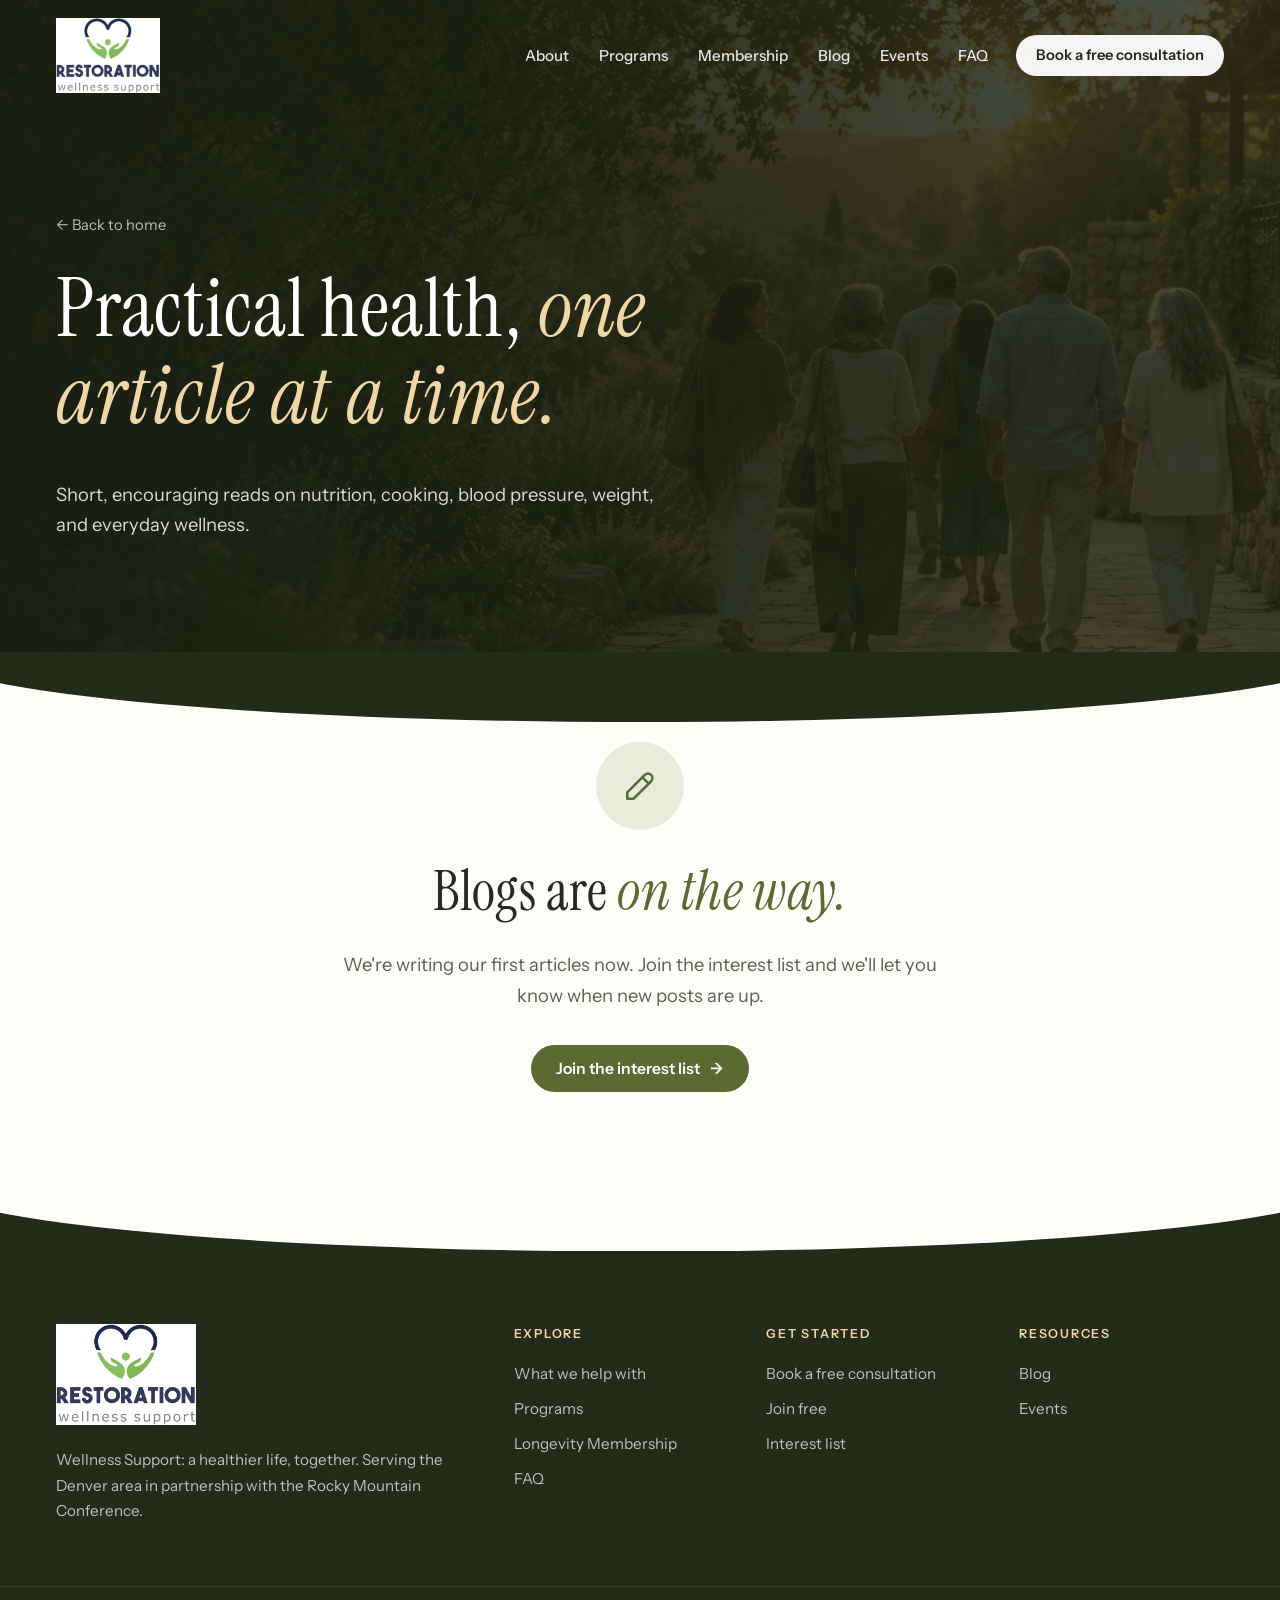
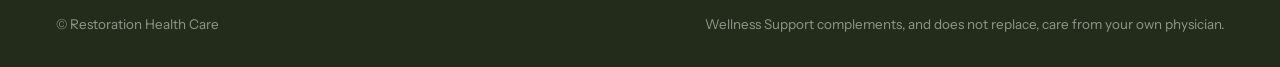
==== commit 7ef83764: "Logo: remove heart between wellness and support Co-Authored-By: Claude Opus 5.5 <noreply@anthropic.c" ====
--- a/blog.html
+++ b/blog.html
@@ -16,7 +16,7 @@
 
   <header class="nav" id="nav">
     <div class="nav-inner">
-      <a class="nav-logo" href="index.html" aria-label="Restoration Wellness Support home"><img src="assets/restoration-wellness-logo.png" alt="Restoration Wellness Support" width="520" height="377"></a>
+      <a class="nav-logo" href="index.html" aria-label="Restoration Wellness Support home"><img src="assets/restoration-wellness-logo.png?v=2" alt="Restoration Wellness Support" width="520" height="375"></a>
       <nav class="nav-links" id="nav-links" aria-label="Main">
         <a href="index.html#help">About</a>
         <a href="index.html#paths">Programs</a>
@@ -53,7 +53,7 @@
   <footer class="footer curve-in" style="--curve-from: var(--paper)">
     <div class="wrap footer-inner">
       <div class="footer-brand">
-        <img src="assets/restoration-wellness-logo.png" alt="Restoration Wellness Support" width="520" height="377" loading="lazy">
+        <img src="assets/restoration-wellness-logo.png?v=2" alt="Restoration Wellness Support" width="520" height="375" loading="lazy">
         <p>Wellness Support: a healthier life, together. Serving the Denver area in partnership with the Rocky Mountain Conference.</p>
       </div>
       <nav class="footer-nav" aria-label="Footer">
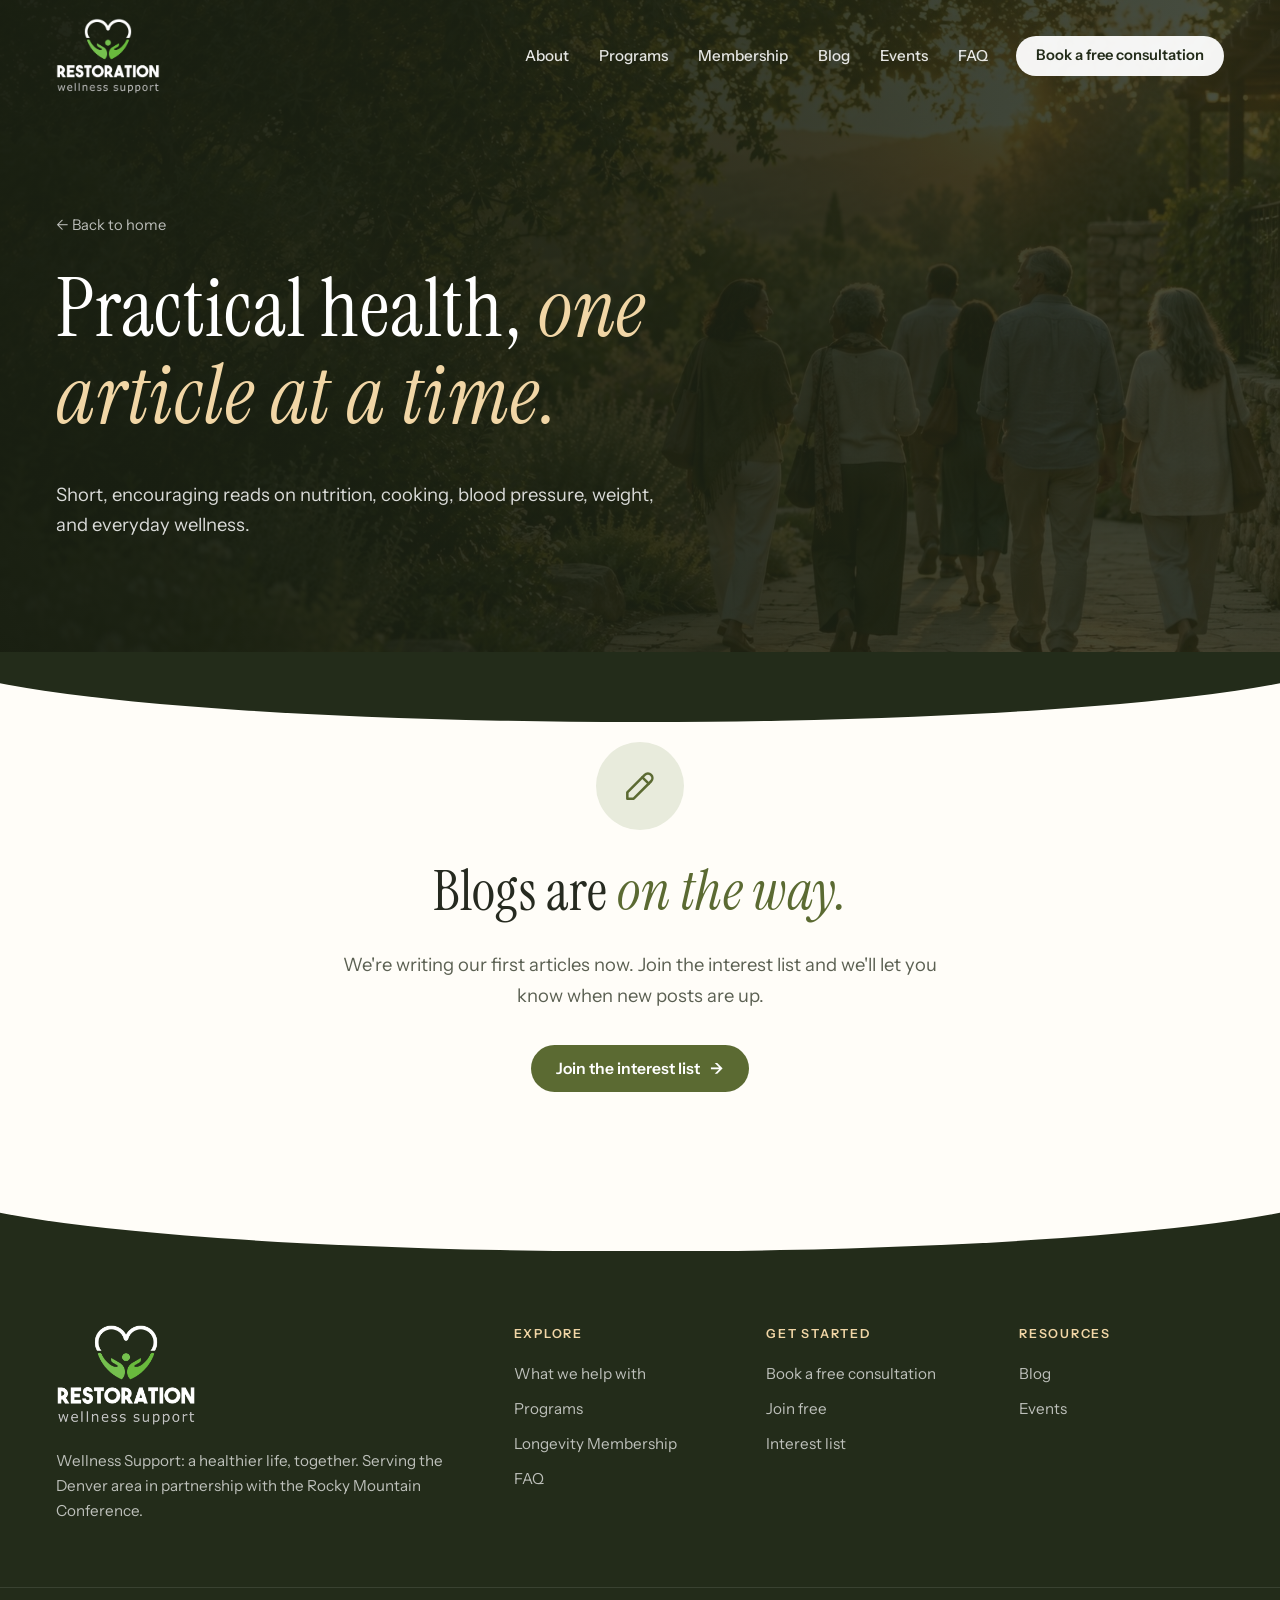
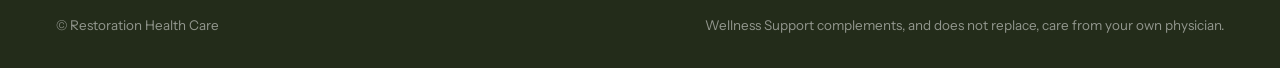
==== commit 857c843c: "Transparent logo (white lettering for dark header/footer); drop unused assets Co-Authored-By: Claude" ====
--- a/blog.html
+++ b/blog.html
@@ -16,7 +16,7 @@
 
   <header class="nav" id="nav">
     <div class="nav-inner">
-      <a class="nav-logo" href="index.html" aria-label="Restoration Wellness Support home"><img src="assets/restoration-wellness-logo.png?v=2" alt="Restoration Wellness Support" width="520" height="375"></a>
+      <a class="nav-logo" href="index.html" aria-label="Restoration Wellness Support home"><img src="assets/restoration-wellness-logo.png?v=3" alt="Restoration Wellness Support" width="520" height="378"></a>
       <nav class="nav-links" id="nav-links" aria-label="Main">
         <a href="index.html#help">About</a>
         <a href="index.html#paths">Programs</a>
@@ -53,7 +53,7 @@
   <footer class="footer curve-in" style="--curve-from: var(--paper)">
     <div class="wrap footer-inner">
       <div class="footer-brand">
-        <img src="assets/restoration-wellness-logo.png?v=2" alt="Restoration Wellness Support" width="520" height="375" loading="lazy">
+        <img src="assets/restoration-wellness-logo.png?v=3" alt="Restoration Wellness Support" width="520" height="378" loading="lazy">
         <p>Wellness Support: a healthier life, together. Serving the Denver area in partnership with the Rocky Mountain Conference.</p>
       </div>
       <nav class="footer-nav" aria-label="Footer">
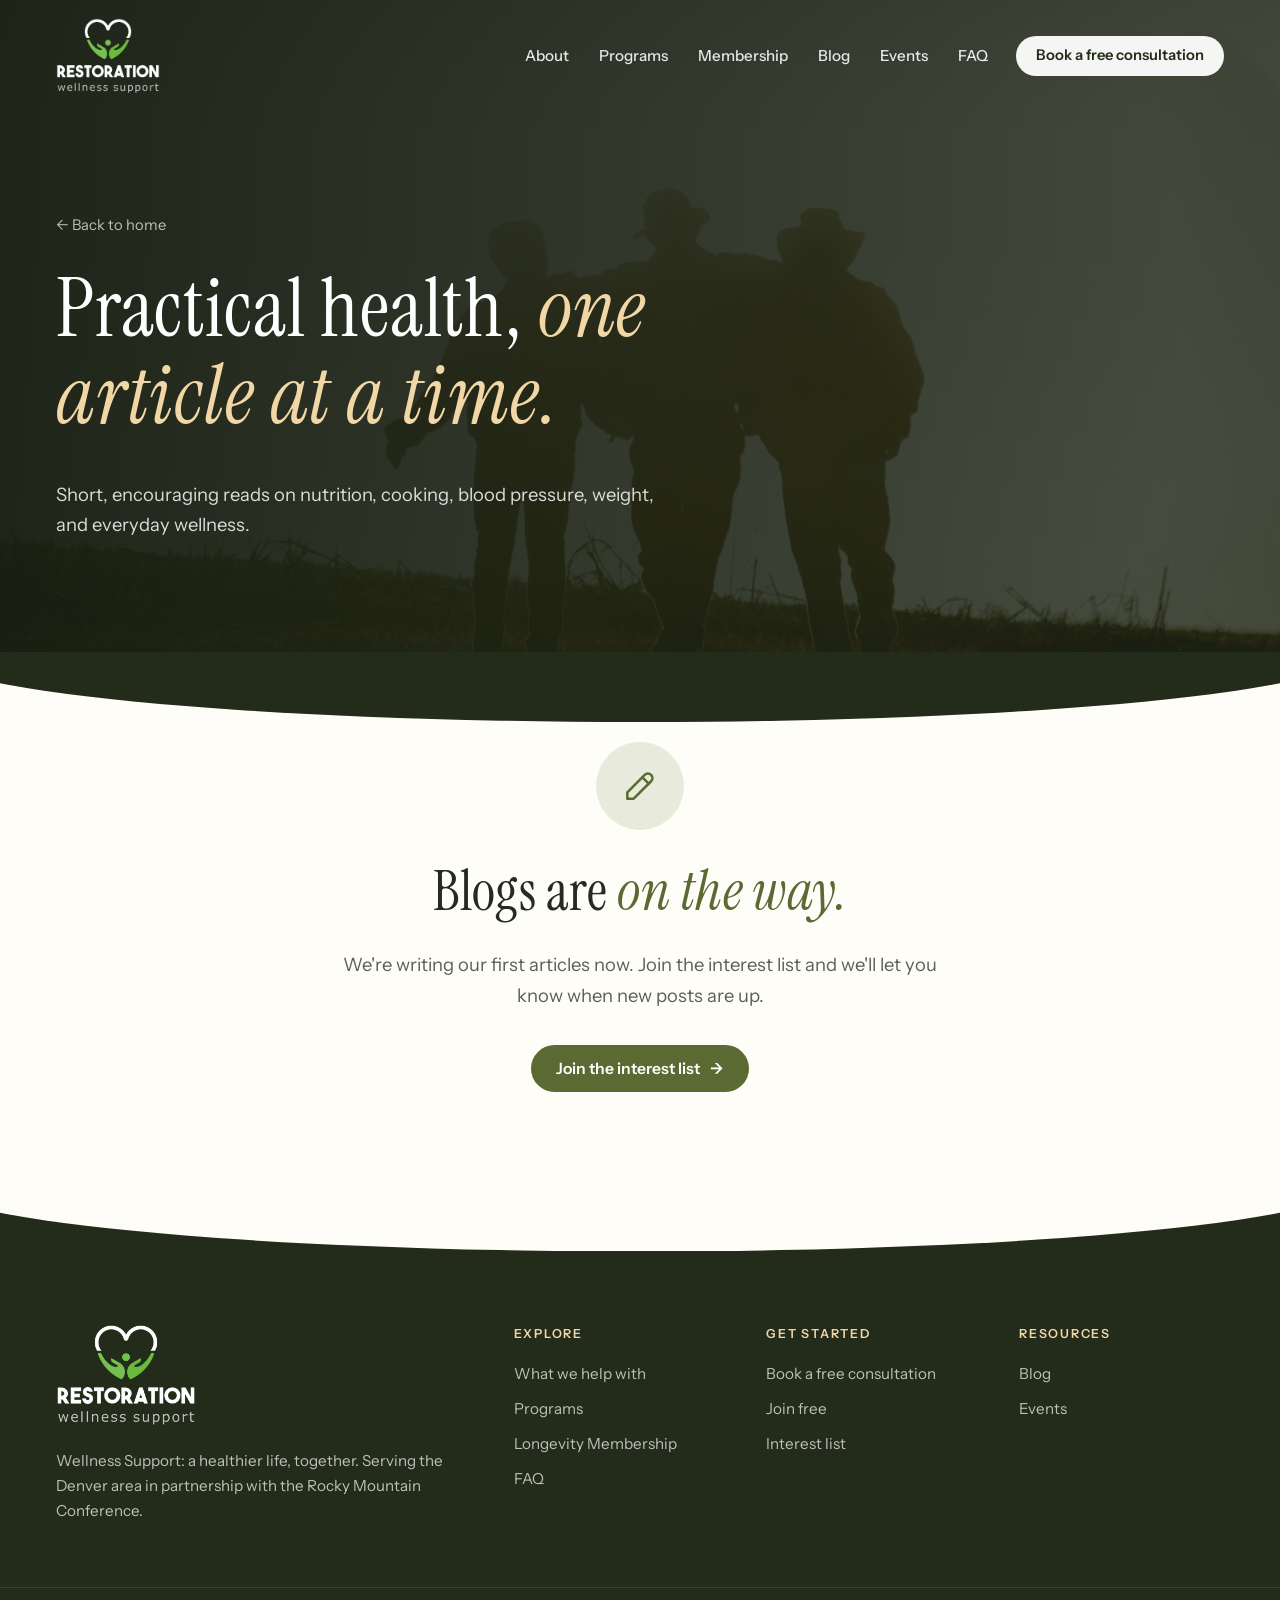
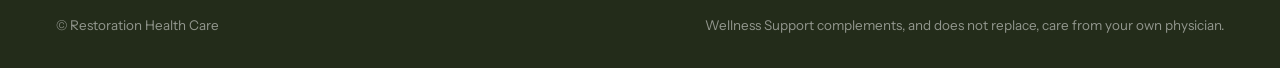
==== commit d283a3c0: "Replace last generated photos with real stock photos Membership: real Pexels nutrition-coach photo (" ====
--- a/blog.html
+++ b/blog.html
@@ -9,7 +9,7 @@
   <link rel="preconnect" href="https://fonts.googleapis.com">
   <link rel="preconnect" href="https://fonts.gstatic.com" crossorigin>
   <link rel="stylesheet" href="https://fonts.googleapis.com/css2?family=Instrument+Serif:ital@0;1&family=Instrument+Sans:wght@400;500;600&display=swap">
-  <link rel="stylesheet" href="styles.css?v=27">
+  <link rel="stylesheet" href="styles.css?v=33">
 </head>
 <body>
   <a class="skip" href="#main">Skip to content</a>
@@ -33,7 +33,7 @@
 
   <main id="main">
     <section class="page-hero">
-      <img class="page-hero-img" src="assets/restoration-closing-v2.jpg?v=2" alt="" fetchpriority="high">
+      <img class="page-hero-img" src="assets/closing-walk.jpg?v=1" alt="" fetchpriority="high">
       <div class="wrap">
         <a class="crumb" href="index.html">← Back to home</a>
         <h1>Practical health, <em>one article at a time.</em></h1>
--- a/styles.css
+++ b/styles.css
@@ -133,6 +133,11 @@
 .hero-img { position: absolute; inset: 0; width: 100%; height: 100%; object-fit: cover; object-position: 92% 40%; opacity: 0; transition: opacity 1.2s var(--ease); }
 .hero-img.is-active { opacity: 1; }
 /* The client's own cooking-class photo: show the cooks on the right two-thirds, fading in from the text side. */
+.hero-img-couple {
+  left: 30%; width: 70%; object-position: 60% 35%;
+  -webkit-mask-image: linear-gradient(to right, transparent 0, rgba(0,0,0,.5) 10%, #000 24%);
+          mask-image: linear-gradient(to right, transparent 0, rgba(0,0,0,.5) 10%, #000 24%);
+}
 .hero-img-longevity {
   left: 30%; width: 70%; object-position: 62% 50%;
   -webkit-mask-image: linear-gradient(to right, transparent 0, rgba(0,0,0,.5) 10%, #000 24%);
@@ -217,7 +222,7 @@
 /* Empathy */
 .empathy { display: grid; grid-template-columns: minmax(0, 5fr) minmax(0, 6fr); gap: clamp(40px, 7vw, 104px); align-items: center; }
 .empathy-photo { position: relative; }
-.empathy-photo img { width: 100%; aspect-ratio: 4 / 5; object-fit: cover; border-radius: 220px 220px var(--radius) var(--radius); }
+.empathy-photo img { width: 100%; aspect-ratio: 4 / 5; object-fit: cover; object-position: 50% 40%; border-radius: 220px 220px var(--radius) var(--radius); }
 .empathy-photo::after { content: ""; position: absolute; width: 38%; aspect-ratio: 1; right: -6%; bottom: -5%; border-radius: 50%; border: 1.5px solid var(--olive); opacity: .35; z-index: -1; }
 .empathy-photo { isolation: isolate; }
 .empathy-copy p { color: var(--muted); }
@@ -258,7 +263,7 @@
 .membership { display: grid; grid-template-columns: minmax(0, 5fr) minmax(0, 6fr); gap: clamp(40px, 7vw, 104px); align-items: start; }
 .membership-side p:not(.eyebrow) { color: var(--muted); }
 .membership-photo { margin: 32px 0 34px; }
-.membership-photo img { border-radius: var(--radius); aspect-ratio: 16 / 11; object-fit: cover; width: 100%; }
+.membership-photo img { border-radius: var(--radius); aspect-ratio: 16 / 11; object-fit: cover; object-position: 62% 45%; width: 100%; }
 .benefits { counter-reset: b; background: var(--paper); border-radius: calc(var(--radius) + 6px); padding: clamp(14px, 3vw, 28px) clamp(22px, 3.5vw, 44px); box-shadow: 0 30px 60px -40px rgba(35,44,26,.4); }
 .benefits li { counter-increment: b; position: relative; padding: 19px 0 19px 58px; border-bottom: 1px solid var(--line); color: var(--muted); line-height: 1.55; }
 .benefits li:last-child { border-bottom: 0; }
@@ -333,6 +338,11 @@
 /* Final */
 .final { position: relative; color: #fff; overflow: hidden; background: var(--forest); }
 .final-img { position: absolute; inset: 0; width: 100%; height: 100%; object-fit: cover; object-position: 70% 50%; }
+.final-img-walk {
+  left: 34%; width: 66%; object-position: 55% 55%;
+  -webkit-mask-image: linear-gradient(to right, transparent 0, rgba(0,0,0,.5) 12%, #000 30%);
+          mask-image: linear-gradient(to right, transparent 0, rgba(0,0,0,.5) 12%, #000 30%);
+}
 .final-shade { position: absolute; inset: 0; background:
   linear-gradient(0deg, var(--forest) 0, rgba(35,44,26,0) 22%),
   linear-gradient(90deg, rgba(24,30,17,.9) 0%, rgba(24,30,17,.65) 45%, rgba(24,30,17,.15) 100%); }
@@ -454,6 +464,7 @@
   body { font-size: 1.02rem; }
   .hero { min-height: 100svh; }
   .hero-img { object-position: 70% 40%; }
+  .hero-img-couple { left: 0; width: 100%; -webkit-mask-image: none; mask-image: none; object-position: 50% 30%; }
   .hero-img-longevity { left: 0; width: 100%; -webkit-mask-image: none; mask-image: none; object-position: 58% 50%; }
   .hero-img-community { left: 0; width: 100%; aspect-ratio: auto; -webkit-mask-image: none; mask-image: none; object-position: 62% 50%; }
   .hero-shade { background: linear-gradient(0deg, rgba(24,30,17,.95) 0%, rgba(24,30,17,.75) 50%, rgba(24,30,17,.25) 100%); }
@@ -479,6 +490,7 @@
   .steps p { margin: 0; }
   .faq details p { padding-right: 0; }
   .final-shade { background: linear-gradient(0deg, rgba(24,30,17,.92) 10%, rgba(24,30,17,.6) 100%); }
+  .final-img-walk { left: 0; width: 100%; -webkit-mask-image: none; mask-image: none; object-position: 58% 50%; }
   .footer-inner { grid-template-columns: 1fr 1fr; gap: 32px; }
   .acronym { grid-template-columns: 1fr; }
   .acronym li, .acronym li + li { padding: 28px 0; border-left: 0; }
